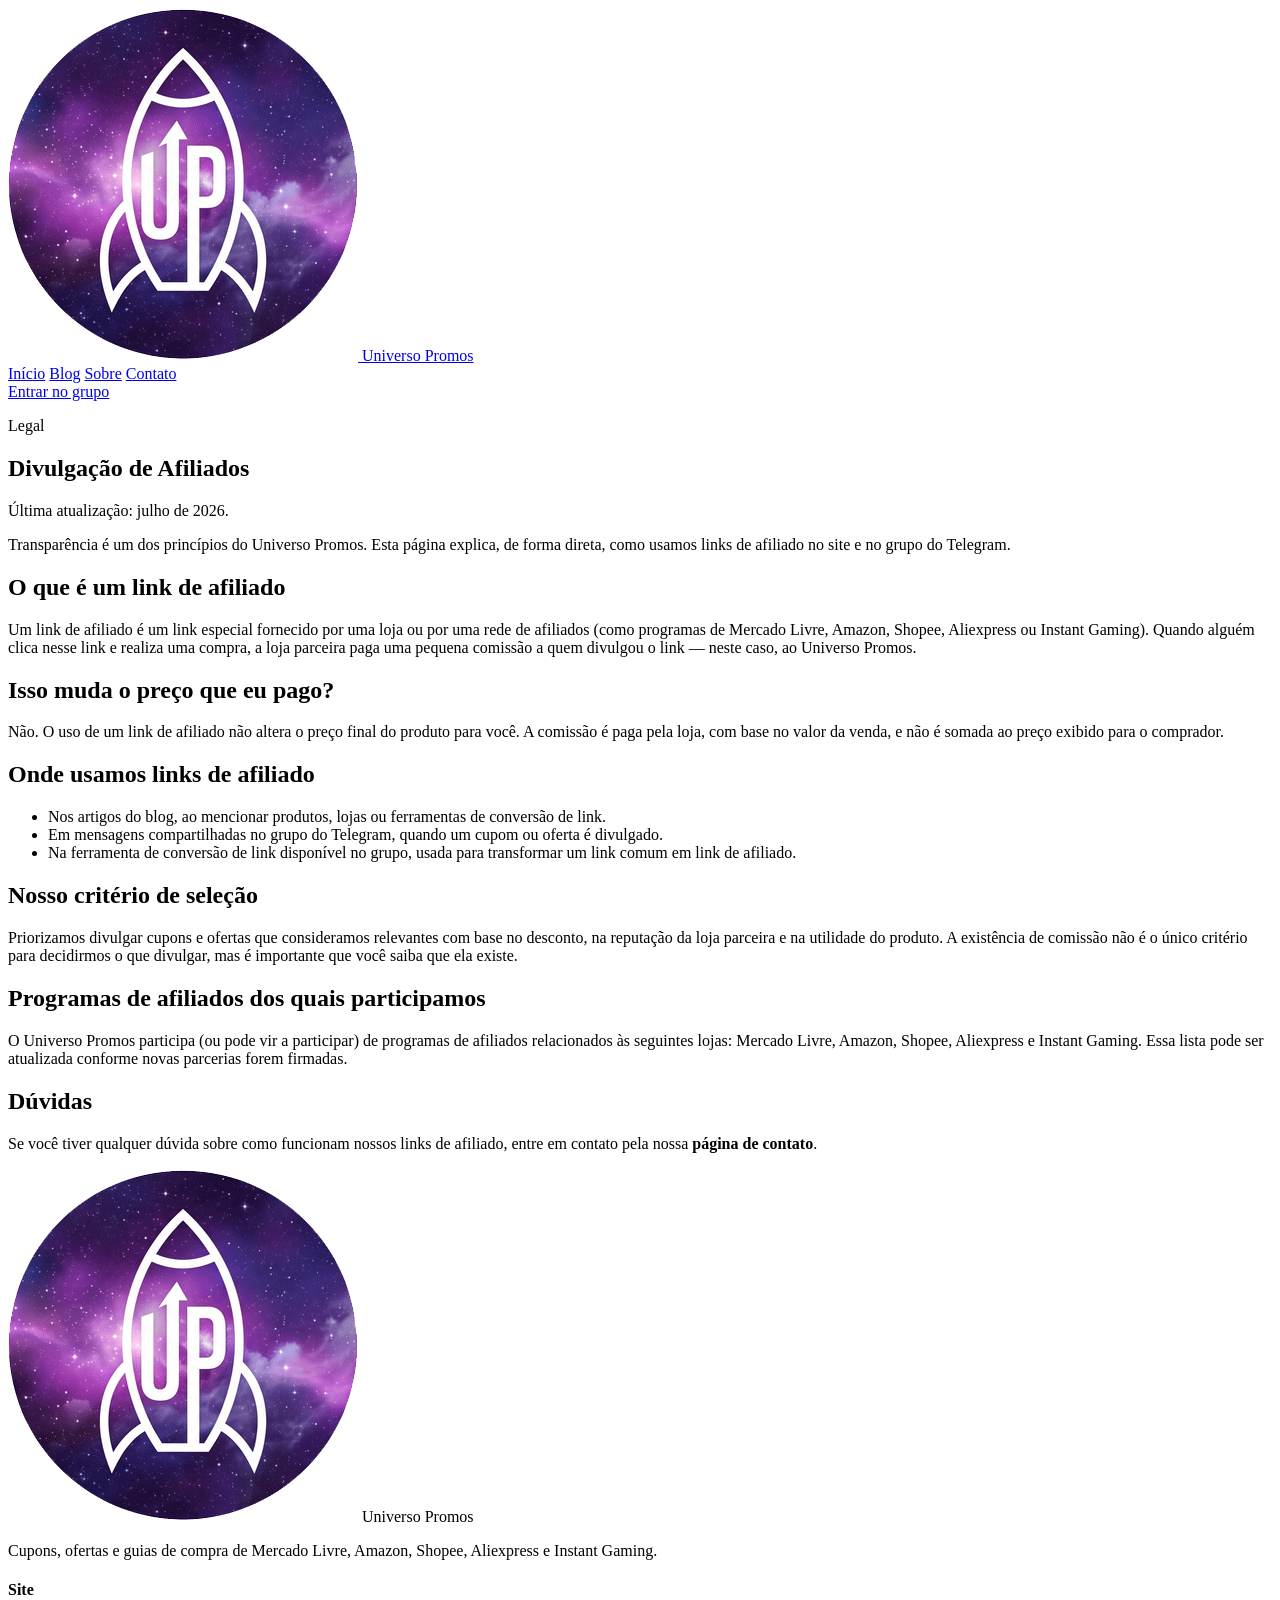
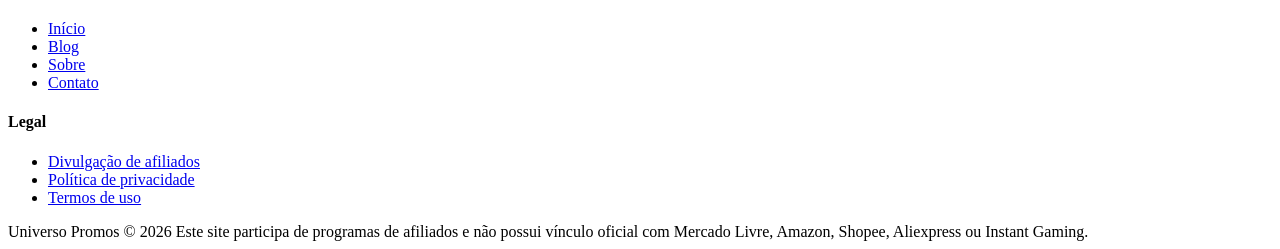
==== afiliados.html @ 753e49ee "Add files via upload site novo" ====
<!DOCTYPE html>
<html lang="pt-BR">
<head>
<meta charset="UTF-8">
<meta name="viewport" content="width=device-width, initial-scale=1.0">
<title>Divulgação de Afiliados — Universo Promos</title>
<meta name="description" content="Como o Universo Promos usa links de afiliado e como isso pode gerar comissão sem custo adicional para o comprador.">
<link rel="preconnect" href="https://fonts.googleapis.com">
<link rel="preconnect" href="https://fonts.gstatic.com" crossorigin>
<link href="https://fonts.googleapis.com/css2?family=Unbounded:wght@400;600;800;900&family=Manrope:wght@400;500;600;700;800&display=swap" rel="stylesheet">
<link rel="stylesheet" href="assets/styles.css">
</head>
<body>

<div class="stars"></div>
<div class="glow-a"></div>
<div class="glow-b"></div>

<main>
  <div class="wrap">
    <header>
      <nav class="nav">
        <a class="brand" href="index.html">
          <img src="assets/logo.png" alt="Universo Promos">
          Universo Promos
        </a>
        <div class="nav-links">
          <a href="index.html">Início</a>
          <a href="blog/index.html">Blog</a>
          <a href="sobre.html">Sobre</a>
          <a href="contato.html">Contato</a>
        </div>
        <div class="nav-right">
          <a class="btn btn-primary" href="https://t.me/+qzWgET30uS9kYmZh" target="_blank" rel="noopener">Entrar no grupo</a>
        </div>
      </nav>
    </header>

    <section class="page-hero">
      <p class="eyebrow">Legal</p>
      <h1>Divulgação de Afiliados</h1>
      <p>Última atualização: julho de 2026.</p>
    </section>

    <section>
      <div class="prose">
        <p>
          Transparência é um dos princípios do Universo Promos. Esta página explica, de forma direta, como
          usamos links de afiliado no site e no grupo do Telegram.
        </p>

        <h2>O que é um link de afiliado</h2>
        <p>
          Um link de afiliado é um link especial fornecido por uma loja ou por uma rede de afiliados
          (como programas de Mercado Livre, Amazon, Shopee, Aliexpress ou Instant Gaming). Quando alguém
          clica nesse link e realiza uma compra, a loja parceira paga uma pequena comissão a quem
          divulgou o link — neste caso, ao Universo Promos.
        </p>

        <h2>Isso muda o preço que eu pago?</h2>
        <p>
          Não. O uso de um link de afiliado não altera o preço final do produto para você. A comissão é
          paga pela loja, com base no valor da venda, e não é somada ao preço exibido para o comprador.
        </p>

        <h2>Onde usamos links de afiliado</h2>
        <ul>
          <li>Nos artigos do blog, ao mencionar produtos, lojas ou ferramentas de conversão de link.</li>
          <li>Em mensagens compartilhadas no grupo do Telegram, quando um cupom ou oferta é divulgado.</li>
          <li>Na ferramenta de conversão de link disponível no grupo, usada para transformar um link comum em link de afiliado.</li>
        </ul>

        <h2>Nosso critério de seleção</h2>
        <p>
          Priorizamos divulgar cupons e ofertas que consideramos relevantes com base no desconto, na
          reputação da loja parceira e na utilidade do produto. A existência de comissão não é o único
          critério para decidirmos o que divulgar, mas é importante que você saiba que ela existe.
        </p>

        <h2>Programas de afiliados dos quais participamos</h2>
        <p>
          O Universo Promos participa (ou pode vir a participar) de programas de afiliados relacionados às
          seguintes lojas: Mercado Livre, Amazon, Shopee, Aliexpress e Instant Gaming. Essa lista pode ser
          atualizada conforme novas parcerias forem firmadas.
        </p>

        <h2>Dúvidas</h2>
        <p>
          Se você tiver qualquer dúvida sobre como funcionam nossos links de afiliado, entre em contato
          pela nossa <a href="contato.html" style="color:var(--magenta); font-weight:700; text-decoration:none;">página de contato</a>.
        </p>
      </div>
    </section>

    <footer>
      <div class="footer-grid">
        <div class="footer-col">
          <div class="footer-brand"><img src="assets/logo.png" alt="Universo Promos"> Universo Promos</div>
          <p>Cupons, ofertas e guias de compra de Mercado Livre, Amazon, Shopee, Aliexpress e Instant Gaming.</p>
        </div>
        <div class="footer-col">
          <h4>Site</h4>
          <ul>
            <li><a href="index.html">Início</a></li>
            <li><a href="blog/index.html">Blog</a></li>
            <li><a href="sobre.html">Sobre</a></li>
            <li><a href="contato.html">Contato</a></li>
          </ul>
        </div>
        <div class="footer-col">
          <h4>Legal</h4>
          <ul>
            <li><a href="afiliados.html">Divulgação de afiliados</a></li>
            <li><a href="privacidade.html">Política de privacidade</a></li>
            <li><a href="termos.html">Termos de uso</a></li>
          </ul>
        </div>
      </div>
      <div class="footer-bottom">
        <span>Universo Promos © 2026</span>
        <span>Este site participa de programas de afiliados e não possui vínculo oficial com Mercado Livre, Amazon, Shopee, Aliexpress ou Instant Gaming.</span>
      </div>
    </footer>
  </div>
</main>

</body>
</html>
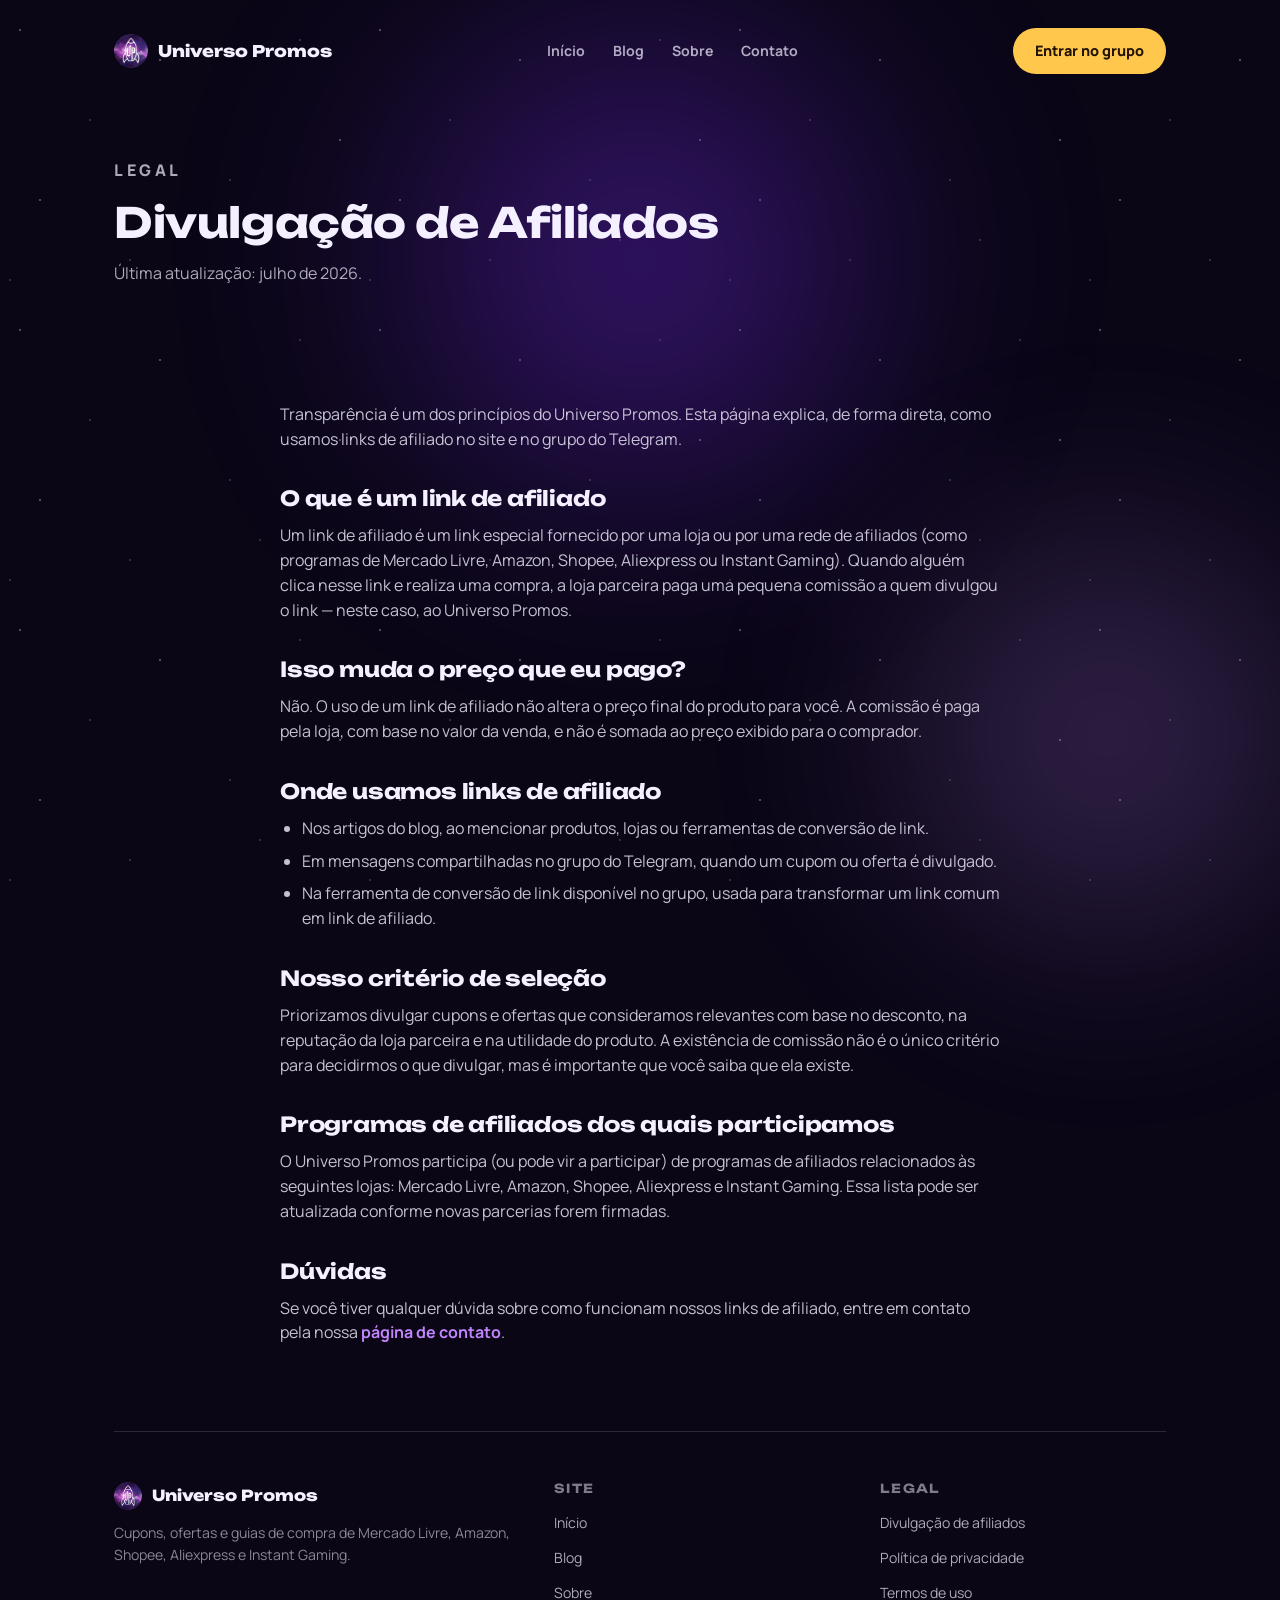
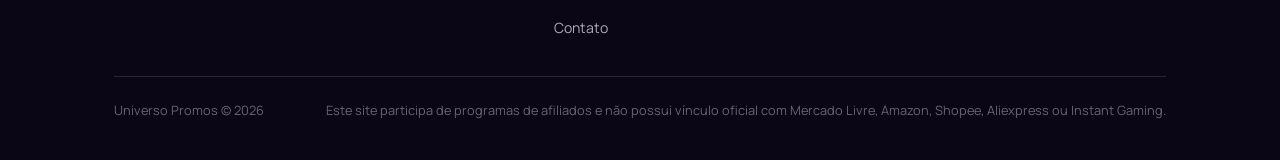
==== commit c780e39a: "Atualizando HTML e styles.css" ====
--- a/afiliados.html
+++ b/afiliados.html
@@ -125,4 +125,4 @@
 </main>
 
 </body>
-</html>
+</html>
--- a/assets/styles.css
+++ b/assets/styles.css
@@ -0,0 +1,343 @@
+/* ===========================================================
+   Universo Promos — shared stylesheet
+   =========================================================== */
+
+:root{
+  --bg-deep:#0a0616;
+  --bg-mid:#150a30;
+  --purple:#6d28d9;
+  --purple-2:#4c1d95;
+  --magenta:#c084fc;
+  --gold:#ffc84d;
+  --off-white:#f4f0ff;
+  --line:rgba(244,240,255,0.14);
+  --max-w:1100px;
+  --max-w-article:720px;
+
+  --ml-yellow:#fee600;
+  --amazon-orange:#ff9900;
+  --shopee-orange:#ee4d2d;
+  --aliexpress-red:#e62e04;
+  --instant-teal:#38c6d9;
+}
+
+*{box-sizing:border-box;}
+html{scroll-behavior:smooth;}
+body{
+  margin:0;
+  background:var(--bg-deep);
+  color:var(--off-white);
+  font-family:'Manrope',sans-serif;
+  line-height:1.55;
+  -webkit-font-smoothing:antialiased;
+  overflow-x:hidden;
+}
+h1,h2,h3,h4{
+  font-family:'Unbounded',sans-serif;
+  margin:0;
+  line-height:1.15;
+  letter-spacing:-0.01em;
+}
+a{color:inherit;}
+img{max-width:100%; display:block;}
+.wrap{max-width:var(--max-w); margin:0 auto; padding:0 24px;}
+.eyebrow{
+  font-family:'Manrope',sans-serif;
+  font-weight:800;
+  font-size:0.72rem;
+  letter-spacing:0.22em;
+  text-transform:uppercase;
+  color:var(--magenta);
+}
+
+/* ---------- starfield background ---------- */
+.stars{
+  position:fixed; inset:0; z-index:0; pointer-events:none;
+  background:
+    radial-gradient(1.5px 1.5px at 20px 30px, #fff, transparent),
+    radial-gradient(1px 1px at 90px 120px, #fff, transparent),
+    radial-gradient(1.5px 1.5px at 160px 60px, #fff, transparent),
+    radial-gradient(1px 1px at 230px 180px, #fff, transparent),
+    radial-gradient(1px 1px at 300px 40px, #fff, transparent),
+    radial-gradient(1.5px 1.5px at 40px 200px, #fff, transparent),
+    radial-gradient(1px 1px at 130px 260px, #fff, transparent),
+    radial-gradient(1px 1px at 260px 240px, #fff, transparent),
+    radial-gradient(1.5px 1.5px at 340px 140px, #fff, transparent),
+    radial-gradient(1px 1px at 10px 280px, #fff, transparent);
+  background-repeat:repeat;
+  background-size:360px 300px;
+  opacity:0.55;
+  animation:drift 90s linear infinite;
+}
+.glow-a, .glow-b{
+  position:fixed; z-index:0; pointer-events:none; filter:blur(90px); opacity:0.5;
+}
+.glow-a{
+  top:-10%; left:50%; width:700px; height:700px; margin-left:-350px;
+  background:radial-gradient(circle, var(--purple) 0%, transparent 70%);
+}
+.glow-b{
+  bottom:-15%; right:-10%; width:600px; height:600px;
+  background:radial-gradient(circle, var(--magenta) 0%, transparent 70%);
+  opacity:0.28;
+}
+@keyframes drift{ from{background-position:0 0;} to{background-position:-360px 300px;} }
+
+main{position:relative; z-index:1;}
+
+/* ---------- header / nav ---------- */
+header{padding:28px 0 0;}
+.nav{display:flex; align-items:center; justify-content:space-between; gap:20px;}
+.brand{display:flex; align-items:center; gap:10px; font-family:'Unbounded',sans-serif; font-weight:800; font-size:1rem; text-decoration:none;}
+.brand img{width:34px; height:34px; border-radius:50%;}
+.nav-links{display:flex; align-items:center; gap:28px;}
+.nav-links a{
+  text-decoration:none; font-weight:700; font-size:0.88rem;
+  color:rgba(244,240,255,0.7);
+  transition:color .15s ease;
+}
+.nav-links a:hover, .nav-links a.active{color:var(--off-white);}
+.nav-right{display:flex; align-items:center; gap:18px;}
+
+.btn{
+  display:inline-flex; align-items:center; gap:8px;
+  font-family:'Manrope',sans-serif; font-weight:800; font-size:0.9rem;
+  padding:12px 22px; border-radius:999px; text-decoration:none;
+  transition:transform .15s ease, box-shadow .15s ease;
+}
+.btn-primary{
+  background:var(--gold); color:#241300;
+  box-shadow:0 0 0 0 rgba(255,200,77,0.5);
+}
+.btn-primary:hover{transform:translateY(-2px); box-shadow:0 8px 24px rgba(255,200,77,0.35);}
+.btn-ghost{
+  border:1px solid var(--line); color:var(--off-white); font-weight:700; font-size:0.85rem;
+}
+.btn-ghost:hover{border-color:var(--magenta);}
+
+/* ---------- hero ---------- */
+.hero{padding:96px 0 60px; text-align:center;}
+.hero .rocket-logo{width:120px; height:120px; margin:0 auto 28px; border-radius:50%; animation:float 5s ease-in-out infinite;}
+@keyframes float{0%,100%{transform:translateY(0);} 50%{transform:translateY(-10px);}}
+.hero h1{font-size:clamp(2.2rem, 5vw, 3.6rem); font-weight:900; max-width:820px; margin:0 auto;}
+.hero h1 span{color:var(--gold);}
+.hero p{max-width:600px; margin:22px auto 36px; color:rgba(244,240,255,0.75); font-size:1.08rem;}
+.hero-cta{display:flex; flex-direction:column; align-items:center; gap:14px;}
+.hero-cta small{color:rgba(244,240,255,0.5); font-size:0.82rem;}
+
+/* smaller page hero (for inner pages) */
+.page-hero{padding:70px 0 30px;}
+.page-hero h1{font-size:clamp(1.8rem, 4vw, 2.6rem);}
+.page-hero p{max-width:640px; color:rgba(244,240,255,0.7); margin-top:14px; font-size:1rem;}
+
+/* ---------- section shell ---------- */
+section{padding:70px 0;}
+.section-head{max-width:620px; margin:0 0 40px;}
+.section-head h2{font-size:clamp(1.6rem,3.4vw,2.2rem); margin-top:10px;}
+.section-head p{color:rgba(244,240,255,0.7); margin-top:12px;}
+
+/* ---------- banner slot ---------- */
+.banner-slot{
+  border:1.5px dashed rgba(192,132,252,0.45);
+  border-radius:20px;
+  aspect-ratio:1200/400;
+  display:flex; align-items:center; justify-content:center;
+  background:linear-gradient(160deg, rgba(109,40,217,0.12), rgba(192,132,252,0.05));
+  overflow:hidden;
+  position:relative;
+}
+.banner-slot img{width:100%; height:100%; object-fit:cover;}
+.banner-slot .placeholder{text-align:center; color:rgba(244,240,255,0.55); padding:24px;}
+.banner-slot .placeholder strong{display:block; color:var(--off-white); font-family:'Unbounded',sans-serif; font-size:0.95rem; margin-bottom:6px;}
+.banner-slot .placeholder span{font-size:0.8rem;}
+
+/* ---------- store partner grid ---------- */
+.store-grid{
+  display:grid; grid-template-columns:repeat(5, 1fr); gap:16px;
+}
+.store-card{
+  border:1px solid var(--line); border-radius:16px; padding:22px 16px;
+  text-align:center; background:rgba(244,240,255,0.03);
+}
+.store-card .dot{width:10px; height:10px; border-radius:50%; margin:0 auto 12px;}
+.store-card strong{display:block; font-family:'Unbounded',sans-serif; font-size:0.85rem;}
+.store-card.ml .dot{background:var(--ml-yellow);}
+.store-card.amazon .dot{background:var(--amazon-orange);}
+.store-card.shopee .dot{background:var(--shopee-orange);}
+.store-card.aliexpress .dot{background:var(--aliexpress-red);}
+.store-card.instant .dot{background:var(--instant-teal);}
+
+/* ---------- tutorial tabs ---------- */
+.tab-switch input{position:absolute; opacity:0; pointer-events:none;}
+.tab-labels{
+  display:inline-flex; gap:6px; padding:6px; flex-wrap:wrap; justify-content:center;
+  background:rgba(244,240,255,0.05); border:1px solid var(--line);
+  border-radius:999px; margin-bottom:36px;
+}
+.tab-labels label{
+  display:inline-flex; align-items:center; gap:8px;
+  padding:10px 18px; border-radius:999px; cursor:pointer;
+  font-family:'Unbounded',sans-serif; font-weight:700; font-size:0.78rem;
+  color:rgba(244,240,255,0.55);
+  transition:background .2s ease, color .2s ease;
+}
+.tab-labels label .dot{width:9px; height:9px; border-radius:50%; flex:none;}
+.tab-labels label[for="tab-ml"] .dot{background:var(--ml-yellow);}
+.tab-labels label[for="tab-amazon"] .dot{background:var(--amazon-orange);}
+.tab-labels label[for="tab-shopee"] .dot{background:var(--shopee-orange);}
+.tab-labels label[for="tab-aliexpress"] .dot{background:var(--aliexpress-red);}
+.tab-labels label[for="tab-instant"] .dot{background:var(--instant-teal);}
+#tab-ml:checked ~ .tab-labels label[for="tab-ml"],
+#tab-amazon:checked ~ .tab-labels label[for="tab-amazon"],
+#tab-shopee:checked ~ .tab-labels label[for="tab-shopee"],
+#tab-aliexpress:checked ~ .tab-labels label[for="tab-aliexpress"],
+#tab-instant:checked ~ .tab-labels label[for="tab-instant"]{
+  background:rgba(244,240,255,0.12); color:var(--off-white);
+}
+.tab-panels .panel{display:none;}
+#tab-ml:checked ~ .tab-panels .panel-ml{display:block;}
+#tab-amazon:checked ~ .tab-panels .panel-amazon{display:block;}
+#tab-shopee:checked ~ .tab-panels .panel-shopee{display:block;}
+#tab-aliexpress:checked ~ .tab-panels .panel-aliexpress{display:block;}
+#tab-instant:checked ~ .tab-panels .panel-instant{display:block;}
+
+.platform-tag{
+  display:inline-flex; align-items:center; gap:8px;
+  font-family:'Unbounded',sans-serif; font-weight:700; font-size:0.78rem;
+  padding:6px 14px; border-radius:999px; margin-bottom:18px;
+}
+.platform-tag .dot{width:8px; height:8px; border-radius:50%;}
+.platform-tag.ml{background:rgba(254,230,0,0.1); border:1px solid rgba(254,230,0,0.3); color:#fee600;}
+.platform-tag.amazon{background:rgba(255,153,0,0.1); border:1px solid rgba(255,153,0,0.35); color:#ffb84d;}
+.platform-tag.shopee{background:rgba(238,77,45,0.12); border:1px solid rgba(238,77,45,0.35); color:#ff8266;}
+.platform-tag.aliexpress{background:rgba(230,46,4,0.12); border:1px solid rgba(230,46,4,0.35); color:#ff6b47;}
+.platform-tag.instant{background:rgba(56,198,217,0.12); border:1px solid rgba(56,198,217,0.35); color:#7fe3f0;}
+
+.tutorial-grid{display:grid; grid-template-columns:1fr 1fr; gap:56px; align-items:center;}
+.steps{list-style:none; margin:0; padding:0; display:flex; flex-direction:column; gap:22px;}
+.steps li{display:flex; gap:16px; align-items:flex-start;}
+.step-num{
+  flex:none; width:34px; height:34px; border-radius:10px;
+  background:rgba(192,132,252,0.12); border:1px solid rgba(192,132,252,0.35);
+  display:flex; align-items:center; justify-content:center;
+  font-family:'Unbounded',sans-serif; font-weight:700; font-size:0.85rem; color:var(--magenta);
+}
+.step-text strong{display:block; font-size:1rem; margin-bottom:3px;}
+.step-text span{color:rgba(244,240,255,0.65); font-size:0.92rem;}
+
+/* phone mockup */
+.phone-stage{display:flex; justify-content:center;}
+.phone{
+  width:280px; border-radius:42px; padding:14px;
+  background:linear-gradient(160deg, #1c0f3d, #0a0616);
+  border:1px solid rgba(192,132,252,0.3);
+  box-shadow:0 30px 80px -20px rgba(109,40,217,0.55), inset 0 0 0 1px rgba(255,255,255,0.03);
+  position:relative;
+}
+.phone::before{
+  content:""; position:absolute; top:26px; left:50%; transform:translateX(-50%);
+  width:70px; height:6px; border-radius:99px; background:rgba(244,240,255,0.15);
+}
+.phone-screen{
+  margin-top:26px; border-radius:28px; aspect-ratio:9/18; background:#0d0620;
+  overflow:hidden; position:relative; display:flex; align-items:center; justify-content:center;
+}
+.phone-screen img{width:100%; height:100%; object-fit:cover;}
+.phone-screen .gif-placeholder{text-align:center; padding:20px; color:rgba(244,240,255,0.5); font-size:0.82rem;}
+.phone-screen .gif-placeholder strong{display:block; color:var(--off-white); font-family:'Unbounded',sans-serif; font-size:0.85rem; margin-bottom:6px;}
+
+/* ---------- qr code ---------- */
+.qr-block{display:flex; flex-direction:column; align-items:center; gap:22px; text-align:center;}
+.qr-card{
+  width:230px; background:#ffffff; border-radius:24px; padding:20px;
+  box-shadow:0 30px 70px -20px rgba(109,40,217,0.5); border:1px solid rgba(255,255,255,0.6);
+}
+.qr-card img{width:100%; height:auto; display:block; border-radius:6px;}
+.qr-card .qr-placeholder{
+  aspect-ratio:1/1; border-radius:6px; border:1.5px dashed rgba(109,40,217,0.4);
+  display:flex; align-items:center; justify-content:center;
+  color:#5b21b6; font-size:0.78rem; padding:16px; text-align:center;
+  font-family:'Manrope',sans-serif;
+}
+.qr-block small{color:rgba(244,240,255,0.5); font-size:0.82rem; max-width:320px;}
+
+/* ---------- article / blog cards ---------- */
+.article-grid{display:grid; grid-template-columns:repeat(3, 1fr); gap:24px;}
+.article-card{
+  border:1px solid var(--line); border-radius:18px; padding:26px;
+  background:rgba(244,240,255,0.03); text-decoration:none;
+  display:flex; flex-direction:column; gap:12px;
+  transition:border-color .15s ease, transform .15s ease;
+}
+.article-card:hover{border-color:rgba(192,132,252,0.5); transform:translateY(-3px);}
+.article-card .platform-tag{margin-bottom:0;}
+.article-card h3{font-size:1.05rem; font-weight:700;}
+.article-card p{color:rgba(244,240,255,0.65); font-size:0.9rem; margin:0;}
+.article-card .read-more{font-size:0.82rem; font-weight:800; color:var(--magenta); margin-top:auto;}
+
+/* ---------- article page (prose) ---------- */
+.article-body{max-width:var(--max-w-article); margin:0 auto;}
+.article-body h2{font-size:1.4rem; margin-top:40px; margin-bottom:14px;}
+.article-body h3{font-size:1.15rem; margin-top:28px; margin-bottom:10px;}
+.article-body p{color:rgba(244,240,255,0.82); margin:0 0 18px; font-size:1.02rem;}
+.article-body ul, .article-body ol{color:rgba(244,240,255,0.82); margin:0 0 18px; padding-left:22px;}
+.article-body li{margin-bottom:8px;}
+.article-body strong{color:var(--off-white);}
+.disclosure-note{
+  max-width:var(--max-w-article); margin:0 auto 40px;
+  border:1px solid rgba(192,132,252,0.35); background:rgba(192,132,252,0.06);
+  border-radius:14px; padding:16px 20px; font-size:0.88rem; color:rgba(244,240,255,0.75);
+}
+.breadcrumb{max-width:var(--max-w-article); margin:0 auto 24px; font-size:0.85rem; color:rgba(244,240,255,0.5);}
+.breadcrumb a{color:var(--magenta); text-decoration:none; font-weight:700;}
+
+/* ---------- simple content pages (about/contact/legal) ---------- */
+.prose{max-width:var(--max-w-article); margin:0 auto;}
+.prose h2{font-size:1.3rem; margin-top:36px; margin-bottom:12px;}
+.prose p{color:rgba(244,240,255,0.8); margin:0 0 16px; font-size:1rem;}
+.prose ul{color:rgba(244,240,255,0.8); padding-left:22px; margin:0 0 16px;}
+.prose li{margin-bottom:8px;}
+.contact-cards{display:grid; grid-template-columns:1fr 1fr; gap:20px; max-width:var(--max-w-article); margin:0 auto;}
+.contact-card{
+  border:1px solid var(--line); border-radius:16px; padding:24px;
+  background:rgba(244,240,255,0.03); text-align:center;
+}
+.contact-card strong{display:block; font-family:'Unbounded',sans-serif; font-size:0.95rem; margin-bottom:8px;}
+.contact-card a{color:var(--magenta); text-decoration:none; font-weight:700; font-size:0.9rem;}
+
+/* ---------- final cta ---------- */
+.final-cta{text-align:center; border-top:1px solid var(--line); padding:80px 0 60px;}
+.final-cta h2{font-size:clamp(1.7rem,3.8vw,2.4rem); max-width:600px; margin:0 auto 16px;}
+.final-cta p{color:rgba(244,240,255,0.7); max-width:480px; margin:0 auto 30px;}
+
+/* ---------- footer ---------- */
+footer{border-top:1px solid var(--line); padding:50px 0 40px;}
+.footer-grid{display:grid; grid-template-columns:1.4fr 1fr 1fr; gap:40px; margin-bottom:36px;}
+.footer-brand{display:flex; align-items:center; gap:10px; font-family:'Unbounded',sans-serif; font-weight:800; font-size:0.95rem; margin-bottom:12px;}
+.footer-brand img{width:28px; height:28px; border-radius:50%;}
+.footer-col p{color:rgba(244,240,255,0.55); font-size:0.88rem; margin:0;}
+.footer-col h4{font-size:0.78rem; text-transform:uppercase; letter-spacing:0.1em; color:rgba(244,240,255,0.5); margin-bottom:14px;}
+.footer-col ul{list-style:none; margin:0; padding:0; display:flex; flex-direction:column; gap:10px;}
+.footer-col a{color:rgba(244,240,255,0.7); text-decoration:none; font-size:0.88rem;}
+.footer-col a:hover{color:var(--off-white);}
+.footer-bottom{
+  border-top:1px solid var(--line); padding-top:24px;
+  color:rgba(244,240,255,0.4); font-size:0.8rem;
+  display:flex; flex-wrap:wrap; gap:10px; justify-content:space-between;
+}
+
+@media (max-width:900px){
+  .store-grid{grid-template-columns:repeat(2, 1fr);}
+  .article-grid{grid-template-columns:1fr;}
+  .footer-grid{grid-template-columns:1fr; gap:28px;}
+}
+@media (max-width:760px){
+  .tutorial-grid{grid-template-columns:1fr; gap:40px;}
+  .phone-stage{order:-1;}
+  .nav-links{display:none;}
+  .contact-cards{grid-template-columns:1fr;}
+}
+
+@media (prefers-reduced-motion: reduce){
+  .stars, .hero .rocket-logo{animation:none;}
+}
